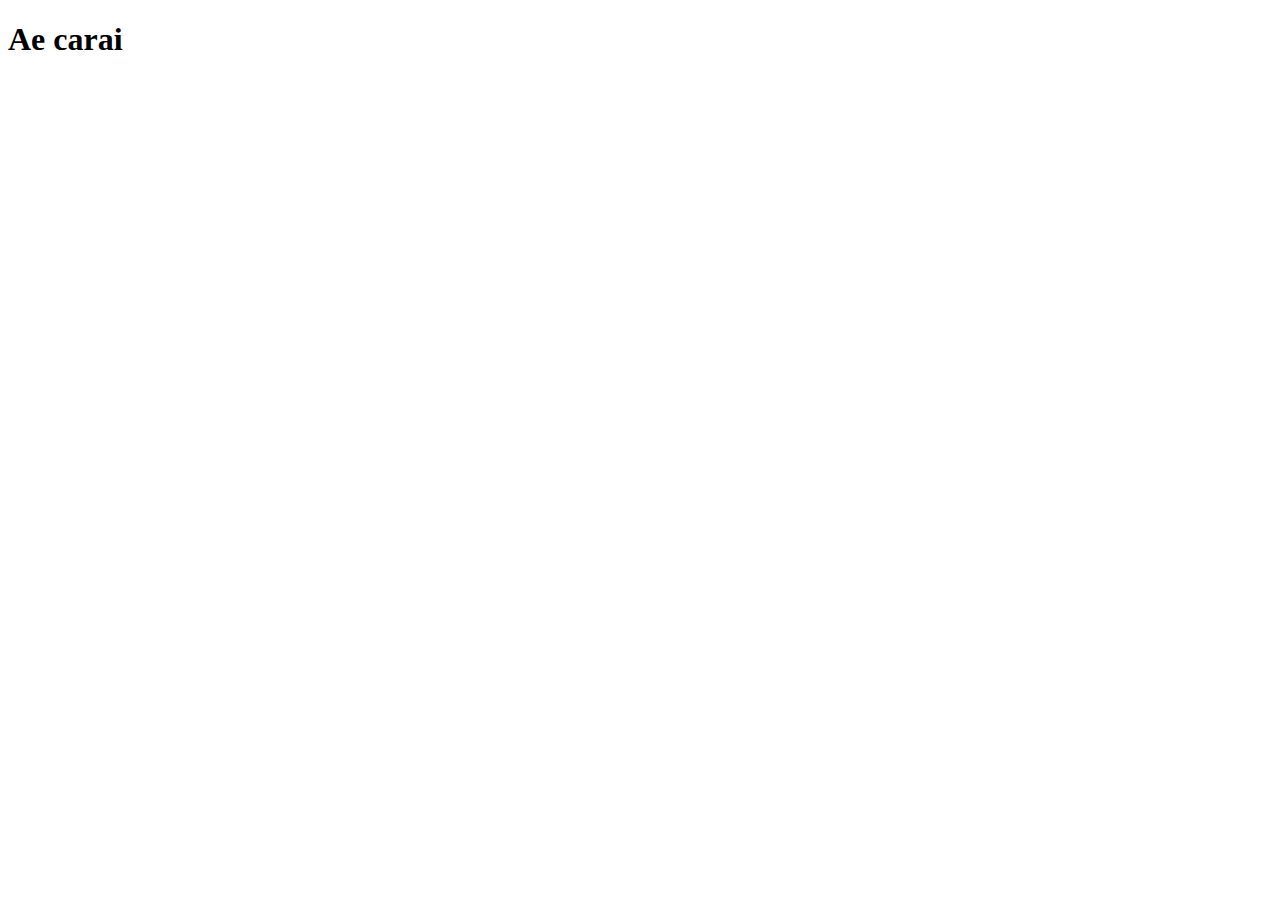
==== index.html @ 310d3e81 "primeiro passo" ====
<!DOCTYPE html>
<html lang="pt-br">
<head>
    <meta charset="UTF-8">
    <meta http-equiv="X-UA-Compatible" content="IE=edge">
    <meta name="viewport" content="width=device-width, initial-scale=1.0">
    <link rel="shortcut icon" href="imagens/favicon-16x16.png" type="image/x-icon">
    <title>Projeto redes sociais</title>
</head>
<body>
    <h1>Ae carai</h1>
</body>
</html>
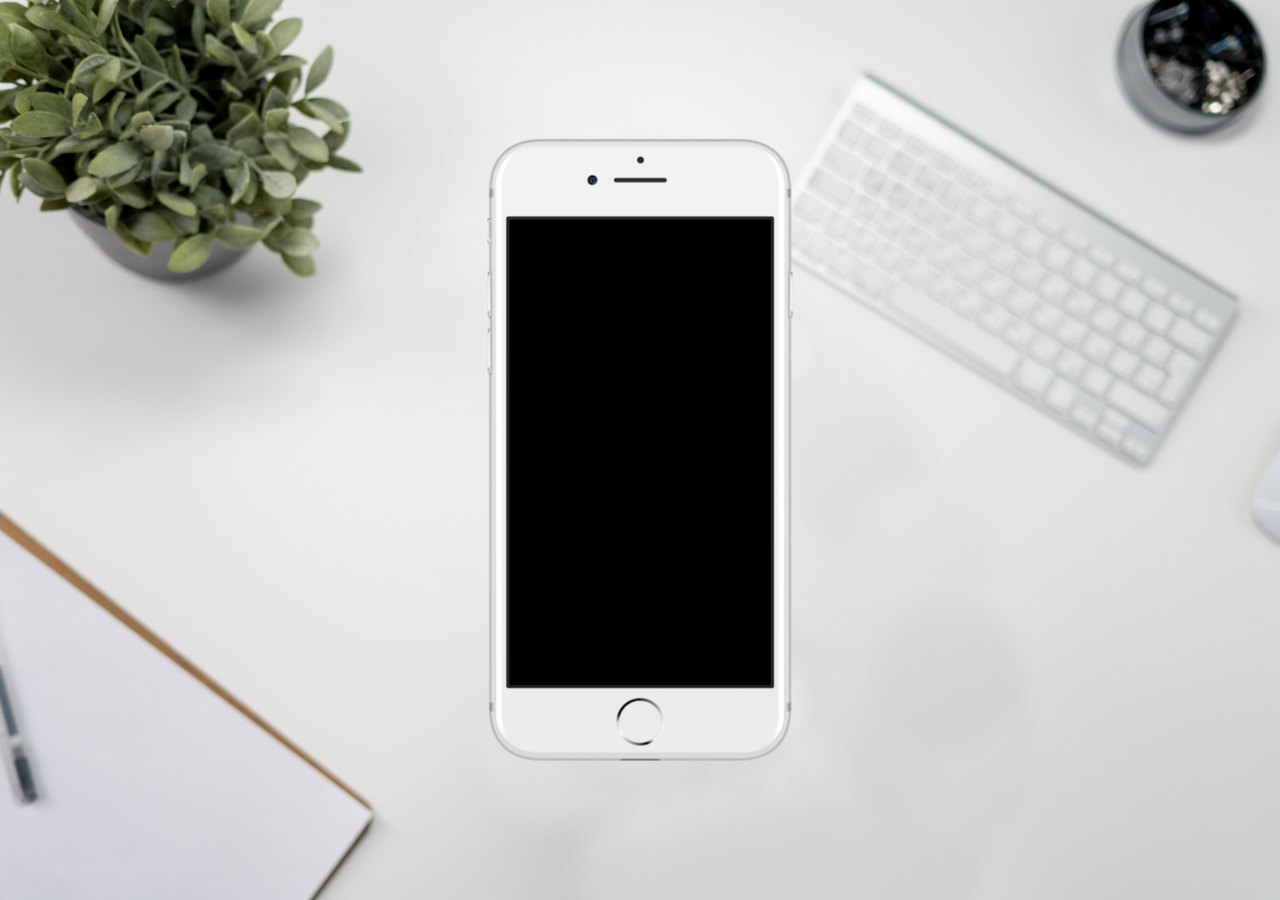
==== commit 511b5590: "primeiras estilizações" ====
--- a/index.html
+++ b/index.html
@@ -5,9 +5,17 @@
     <meta http-equiv="X-UA-Compatible" content="IE=edge">
     <meta name="viewport" content="width=device-width, initial-scale=1.0">
     <link rel="shortcut icon" href="imagens/favicon-16x16.png" type="image/x-icon">
+    <link rel="stylesheet" href="estilos/style.css">
     <title>Projeto redes sociais</title>
 </head>
 <body>
-    <h1>Ae carai</h1>
+    <main>
+        <section id="telefone">
+
+        </section>
+        <section id="redes sociais">
+
+        </section>
+    </main>
 </body>
 </html>--- a/estilos/style.css
+++ b/estilos/style.css
@@ -0,0 +1,39 @@
+@charset "UTF-8";
+
+*{
+    margin: 0px;
+    padding: 0px;
+    font-family: Arial, Helvetica, sans-serif;
+}
+
+html, body {
+    height: 100vh;
+    width: 100vw;
+    background-color: black;
+
+}
+
+body {
+    background: url('../imagens/fundo_celular2.jpg') center no-repeat fixed;
+    background-size: cover;
+    background-attachment: fixed;
+}
+
+main {
+    height: 100vh;
+    position: relative;
+    
+}
+
+section#telefone {
+    position: absolute;
+    top: 50%;
+    left: 50%;
+    transform: translate(-50%, -50%);
+    height: 627px;
+    width: 311px;
+    background: url('../imagens/frame-iphone.png');
+    background-repeat: no-repeat;
+    
+    
+}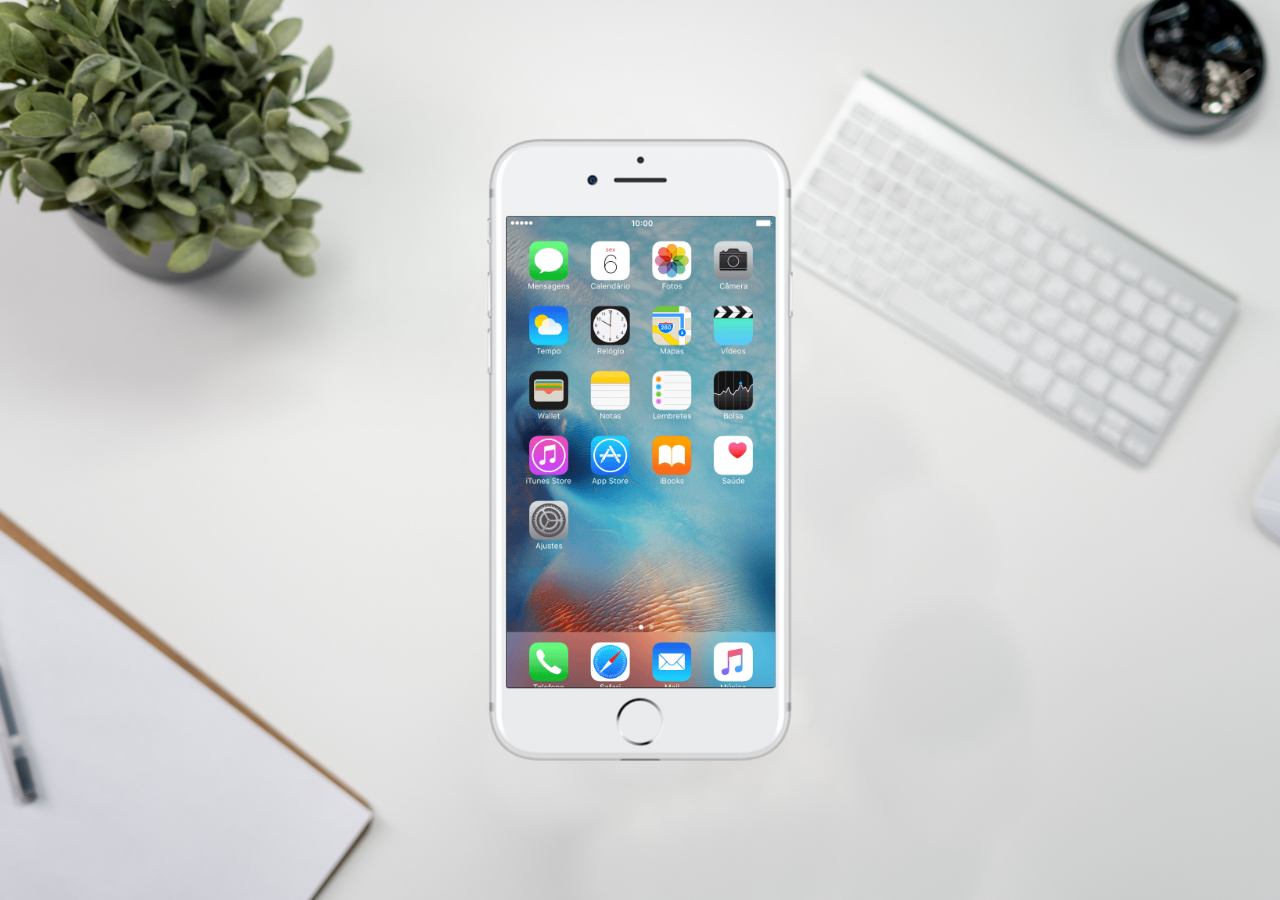
==== commit e36fb408: "criação de tela home" ====
--- a/index.html
+++ b/index.html
@@ -11,6 +11,7 @@
 <body>
     <main>
         <section id="telefone">
+            <iframe src="home.html" frameborder="0" name="tela" id="tela"></iframe>
 
         </section>
         <section id="redes sociais">
--- a/estilos/style.css
+++ b/estilos/style.css
@@ -36,4 +36,12 @@
     background-repeat: no-repeat;
     
     
+}
+
+iframe#tela {
+    position: relative;
+    top: 80px;
+    left: 22px;
+    width: 269px;
+    height: 471px;
 }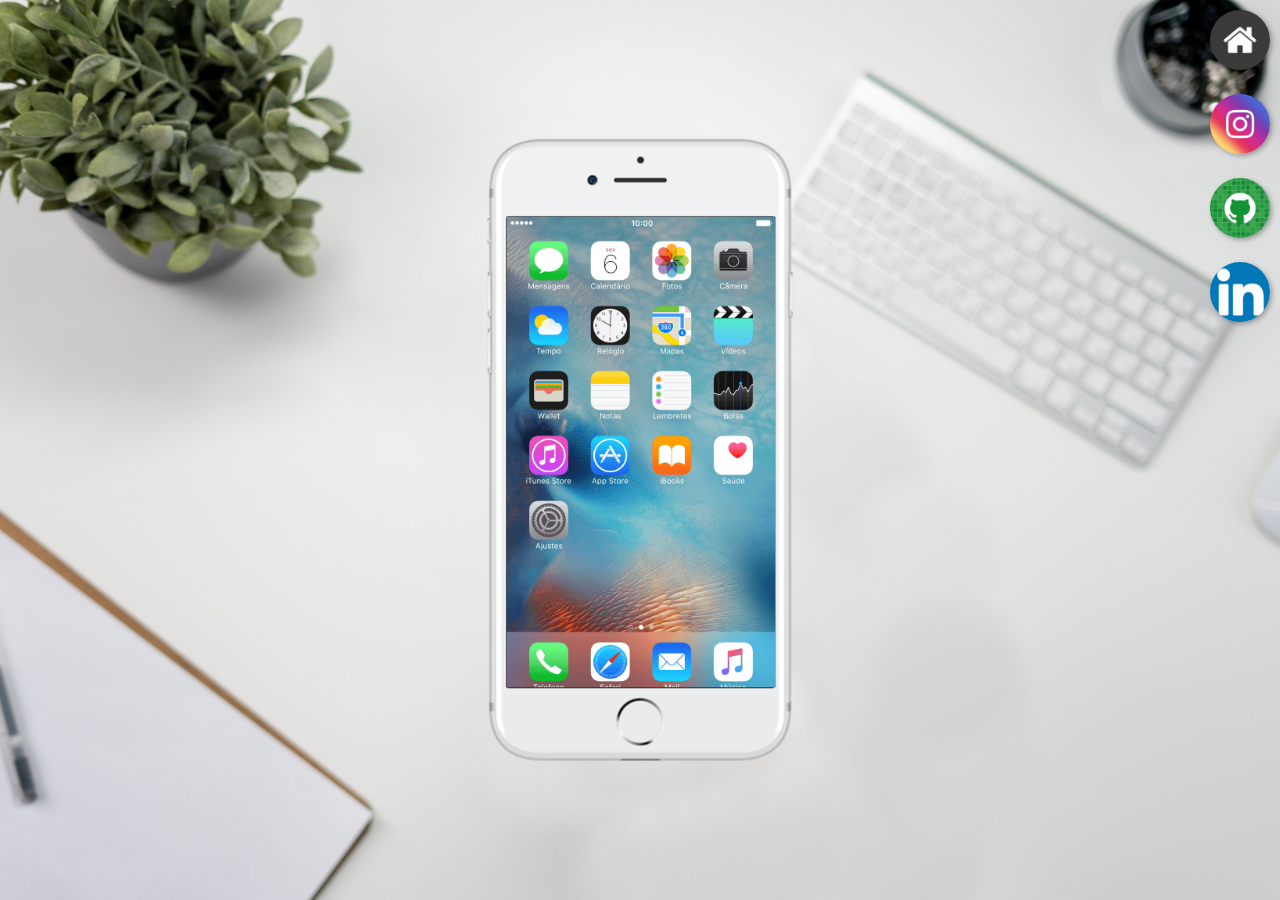
==== commit cd36ca2e: "botões na lateral" ====
--- a/index.html
+++ b/index.html
@@ -11,10 +11,16 @@
 <body>
     <main>
         <section id="telefone">
-            <iframe src="home.html" frameborder="0" name="tela" id="tela"></iframe>
+            <iframe src="home.html" frameborder="0" name="tela" id="tela">
+                Seu navegador não é compatível com isso.
+            </iframe>
 
         </section>
-        <section id="redes sociais">
+        <section id="redes-sociais">
+            <a href="#" target="tela"><img src="imagens/logo-home.jpg" alt="Home"></a><br>
+            <a href="#" target="tela"><img src="imagens/logo-instagram.jpg" alt="instagram"></a><br>
+            <a href="#" target="tela"><img src="imagens/logo-github.jpg" alt="github"></a><br>
+            <a href="#" target="tela"><img src="imagens/logo-linkedin.jpg" alt=""></a>
 
         </section>
     </main>
--- a/estilos/style.css
+++ b/estilos/style.css
@@ -44,4 +44,20 @@
     left: 22px;
     width: 269px;
     height: 471px;
+}
+
+section#redes-sociais {
+    text-align: right;
+}
+section#redes-sociais img {
+    width: 60px; 
+    margin: 10px;
+    border-radius: 50%;
+    box-shadow: 2px 2px 5px rgba(0, 0, 0, 0.307);
+    box-sizing: border-box;
+}
+
+section#redes-sociais img:hover {
+    border: 3px solid rgba(142, 142, 142, 0.374);
+    transition: transform .5s;
 }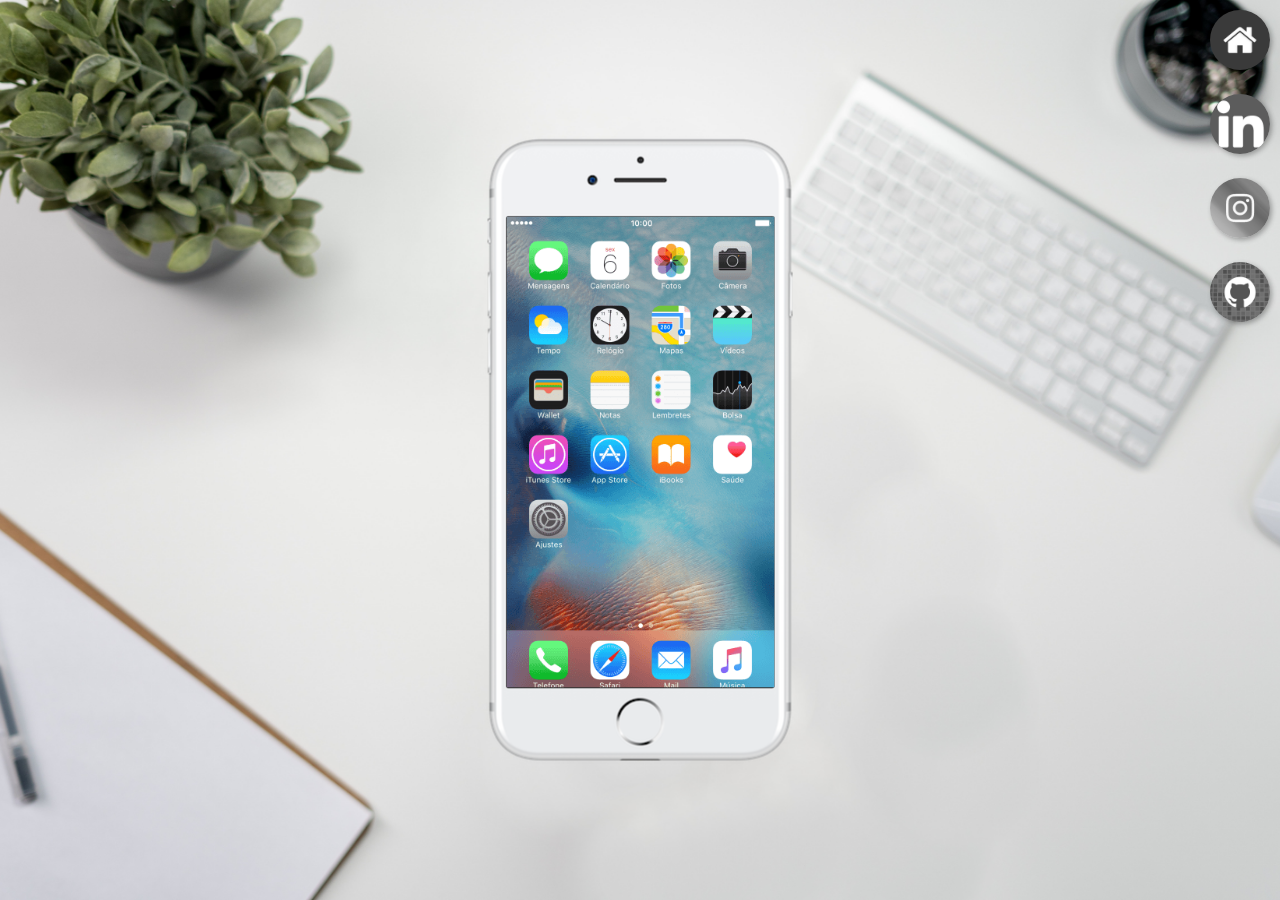
==== commit 4b0c6d2f: "montagem telas" ====
--- a/index.html
+++ b/index.html
@@ -17,10 +17,10 @@
 
         </section>
         <section id="redes-sociais">
-            <a href="#" target="tela"><img src="imagens/logo-home.jpg" alt="Home"></a><br>
-            <a href="#" target="tela"><img src="imagens/logo-instagram.jpg" alt="instagram"></a><br>
-            <a href="#" target="tela"><img src="imagens/logo-github.jpg" alt="github"></a><br>
-            <a href="#" target="tela"><img src="imagens/logo-linkedin.jpg" alt=""></a>
+            <a href="home.html" target="tela"><img src="imagens/logo-home.jpg" alt="Home"></a><br>
+            <a href="linkedin.html" target="tela"><img src="imagens/logo-linkedin.jpg" alt="linkedin"></a><br>
+            <a href="instagram.html" target="tela"><img src="imagens/logo-instagram2.jpg" alt="instagram"></a><br>
+            <a href="github.html" target="tela"><img src="imagens/logo-github.jpg" alt="github"></a><br>
 
         </section>
     </main>
--- a/estilos/style.css
+++ b/estilos/style.css
@@ -42,7 +42,7 @@
     position: relative;
     top: 80px;
     left: 22px;
-    width: 269px;
+    width: 268px;
     height: 471px;
 }
 
@@ -58,6 +58,7 @@
 }
 
 section#redes-sociais img:hover {
+    border-radius: 50%;
     border: 3px solid rgba(142, 142, 142, 0.374);
     transition: transform .5s;
-}+}
